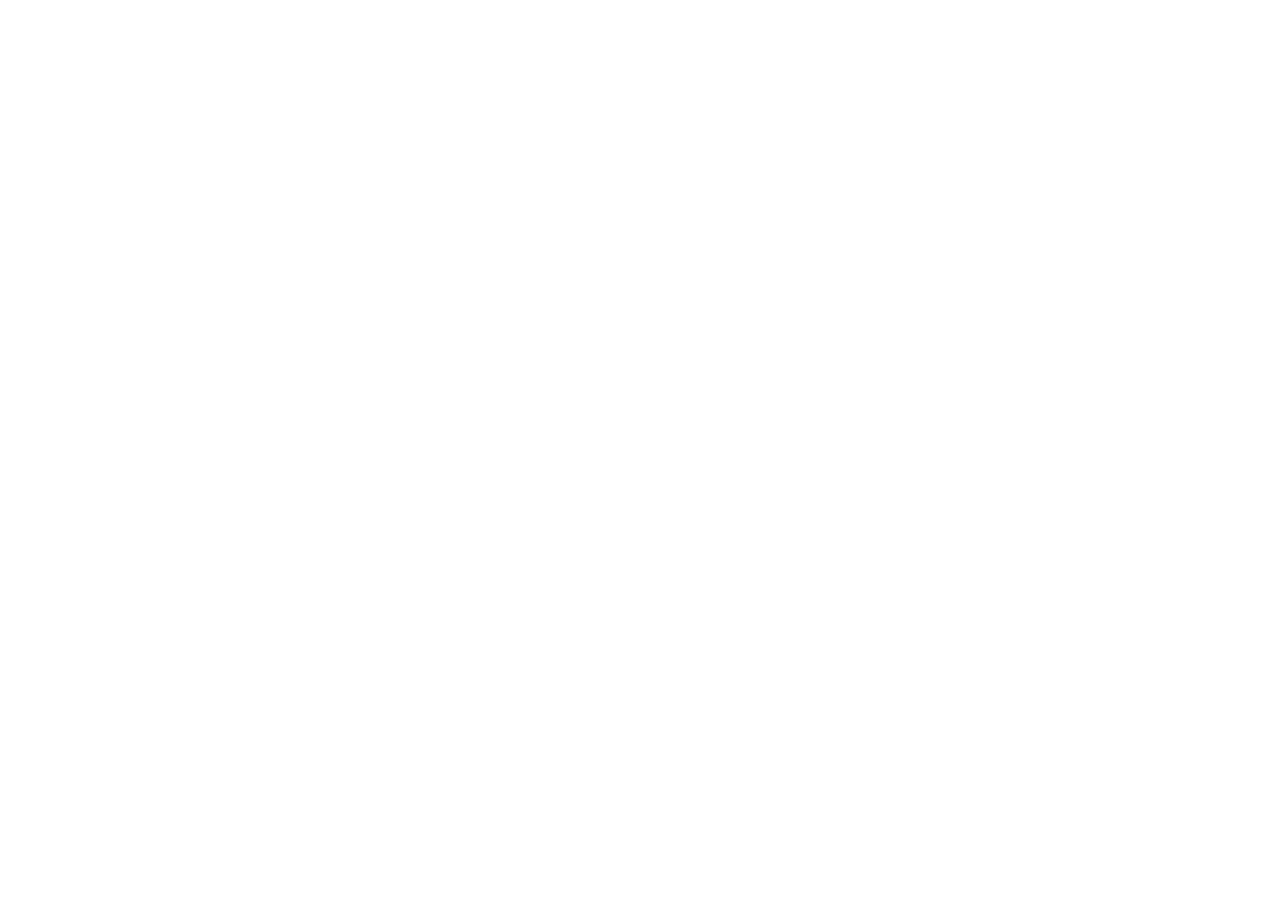
==== layout/index.html @ 8ad3bb78 "scss rigged" ====
<!DOCTYPE html>
<html lang="en">
<head>
    <meta charset="UTF-8">
    <meta http-equiv="X-UA-Compatible" content="IE=edge">
    <meta name="viewport" content="width=device-width, initial-scale=1.0">
    <title>Insurance Grid</title>
</head>
<body>
    
</body>
</html>
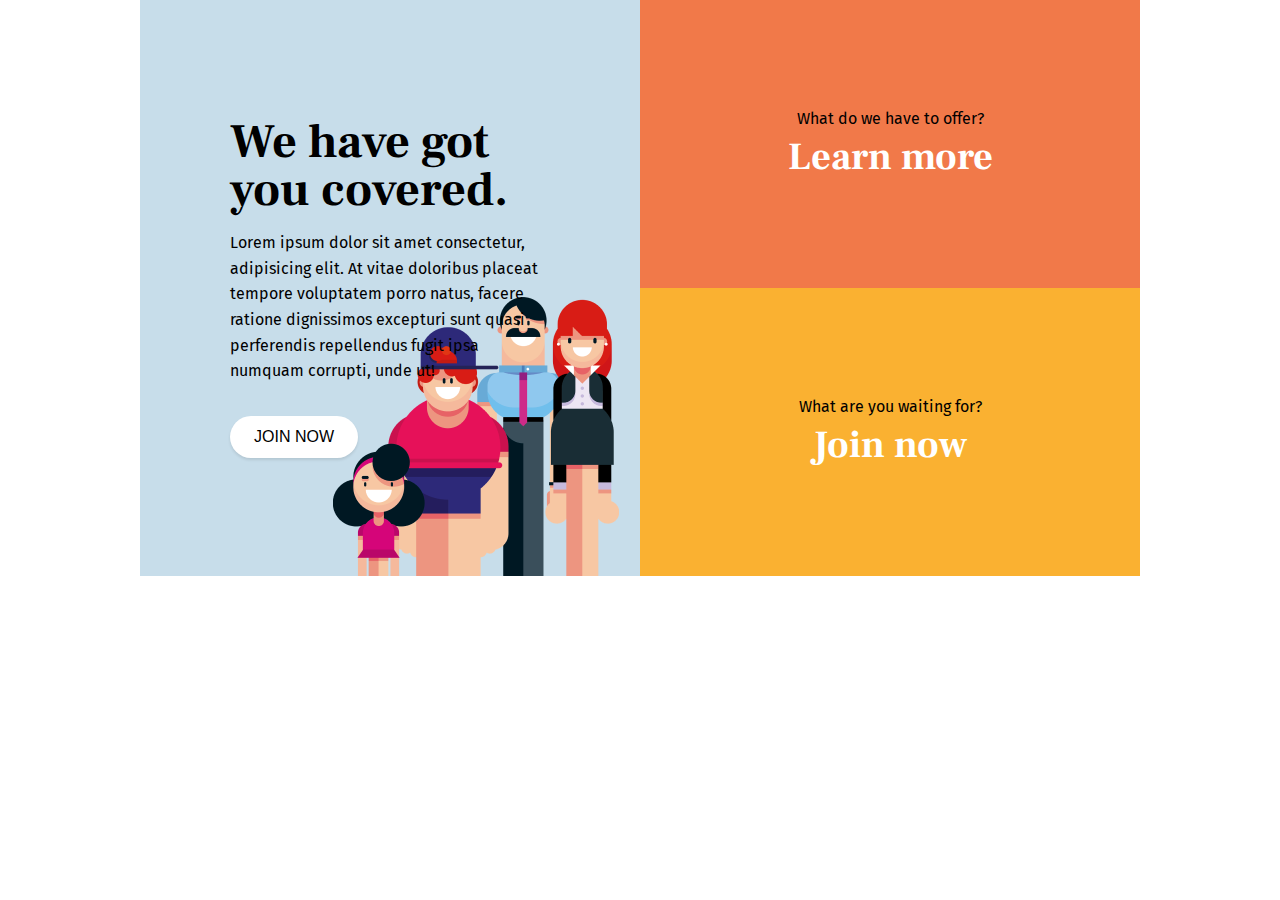
==== commit e27af0f5: "first container" ====
--- a/layout/index.html
+++ b/layout/index.html
@@ -5,8 +5,25 @@
     <meta http-equiv="X-UA-Compatible" content="IE=edge">
     <meta name="viewport" content="width=device-width, initial-scale=1.0">
     <title>Insurance Grid</title>
+    <link rel="stylesheet" href="scss/main.css">
 </head>
 <body>
-    
+    <main>
+        <article class="covered">
+            <section>
+                <h1>We have got you covered.</h1>
+                <p>Lorem ipsum dolor sit amet consectetur, adipisicing elit. At vitae doloribus placeat tempore voluptatem porro natus, facere ratione dignissimos excepturi sunt quasi perferendis repellendus fugit ipsa numquam corrupti, unde ut!</p>
+                <button>Join now</button>
+            </section>
+        </article>
+        <article class="offer">
+            <p>What do we have to offer?</p>
+            <h2>Learn more</h2>
+        </article>
+        <article class="join">
+            <p>What are you waiting for?</p>
+            <h2>Join now</h2>
+        </article>
+    </main>
 </body>
 </html>--- a/layout/scss/main.css
+++ b/layout/scss/main.css
@@ -0,0 +1,162 @@
+/* COLORS */
+@import url("https://fonts.googleapis.com/css2?family=Fira+Sans&family=Frank+Ruhl+Libre:wght@900&display=swap");
+button {
+  -webkit-appearance: none;
+     -moz-appearance: none;
+          appearance: none;
+  margin-top: 2rem;
+  background-color: #FFF;
+  padding: .75rem 1.5rem;
+  font-size: 1rem;
+  border: none;
+  border-radius: 999rem;
+  text-transform: uppercase;
+  -webkit-box-shadow: 0px 2px 3px rgba(0, 0, 0, 0.1);
+          box-shadow: 0px 2px 3px rgba(0, 0, 0, 0.1);
+}
+
+main {
+  max-width: 1000px;
+  margin: 0 auto;
+  display: -ms-grid;
+  display: grid;
+  -ms-grid-columns: (1fr)[6];
+      grid-template-columns: repeat(6, 1fr);
+  -ms-grid-rows: 18rem 18rem;
+      grid-template-rows: 18rem 18rem;
+      grid-template-areas: "covered covered covered offer offer offer" "covered covered covered join join join";
+}
+
+main article.covered {
+  -ms-grid-row: 1;
+  -ms-grid-row-span: 2;
+  -ms-grid-column: 1;
+  -ms-grid-column-span: 3;
+  grid-area: covered;
+  background-color: #C7DDEA;
+  display: -webkit-box;
+  display: -ms-flexbox;
+  display: flex;
+  -webkit-box-pack: center;
+      -ms-flex-pack: center;
+          justify-content: center;
+  -webkit-box-align: center;
+      -ms-flex-align: center;
+          align-items: center;
+  -webkit-box-orient: vertical;
+  -webkit-box-direction: normal;
+      -ms-flex-direction: column;
+          flex-direction: column;
+  background-image: url("../img/family.png");
+  background-repeat: no-repeat;
+  background-position: 90% bottom;
+}
+
+main article.covered section {
+  max-width: 20rem;
+}
+
+main article.offer {
+  -ms-grid-row: 1;
+  -ms-grid-column: 4;
+  -ms-grid-column-span: 3;
+  grid-area: offer;
+  background-color: #F17949;
+  display: -webkit-box;
+  display: -ms-flexbox;
+  display: flex;
+  -webkit-box-pack: center;
+      -ms-flex-pack: center;
+          justify-content: center;
+  -webkit-box-align: center;
+      -ms-flex-align: center;
+          align-items: center;
+  -webkit-box-orient: vertical;
+  -webkit-box-direction: normal;
+      -ms-flex-direction: column;
+          flex-direction: column;
+}
+
+main article.join {
+  -ms-grid-row: 2;
+  -ms-grid-column: 4;
+  -ms-grid-column-span: 3;
+  grid-area: join;
+  background-color: #FAB131;
+  display: -webkit-box;
+  display: -ms-flexbox;
+  display: flex;
+  -webkit-box-pack: center;
+      -ms-flex-pack: center;
+          justify-content: center;
+  -webkit-box-align: center;
+      -ms-flex-align: center;
+          align-items: center;
+  -webkit-box-orient: vertical;
+  -webkit-box-direction: normal;
+      -ms-flex-direction: column;
+          flex-direction: column;
+}
+
+/* COLORS */
+button {
+  -webkit-appearance: none;
+     -moz-appearance: none;
+          appearance: none;
+  margin-top: 2rem;
+  background-color: #FFF;
+  padding: .75rem 1.5rem;
+  font-size: 1rem;
+  border: none;
+  border-radius: 999rem;
+  text-transform: uppercase;
+  -webkit-box-shadow: 0px 2px 3px rgba(0, 0, 0, 0.1);
+          box-shadow: 0px 2px 3px rgba(0, 0, 0, 0.1);
+}
+
+/* COLORS */
+button {
+  -webkit-appearance: none;
+     -moz-appearance: none;
+          appearance: none;
+  margin-top: 2rem;
+  background-color: #FFF;
+  padding: .75rem 1.5rem;
+  font-size: 1rem;
+  border: none;
+  border-radius: 999rem;
+  text-transform: uppercase;
+  -webkit-box-shadow: 0px 2px 3px rgba(0, 0, 0, 0.1);
+          box-shadow: 0px 2px 3px rgba(0, 0, 0, 0.1);
+}
+
+:root {
+  font-family: 'Fira Sans', sans-serif;
+}
+
+h1, h2, h3, h4 {
+  font-family: 'Frank Ruhl Libre', serif;
+}
+
+h1 {
+  font-size: 3rem;
+  line-height: 100%;
+  margin-bottom: 1rem;
+}
+
+h2 {
+  font-size: 2.4rem;
+  color: #FFF;
+}
+
+p {
+  line-height: 160%;
+}
+
+*, html {
+  margin: 0;
+  padding: 0;
+  -webkit-box-sizing: border-box;
+          box-sizing: border-box;
+}
+/*# sourceMappingURL=main.css.map */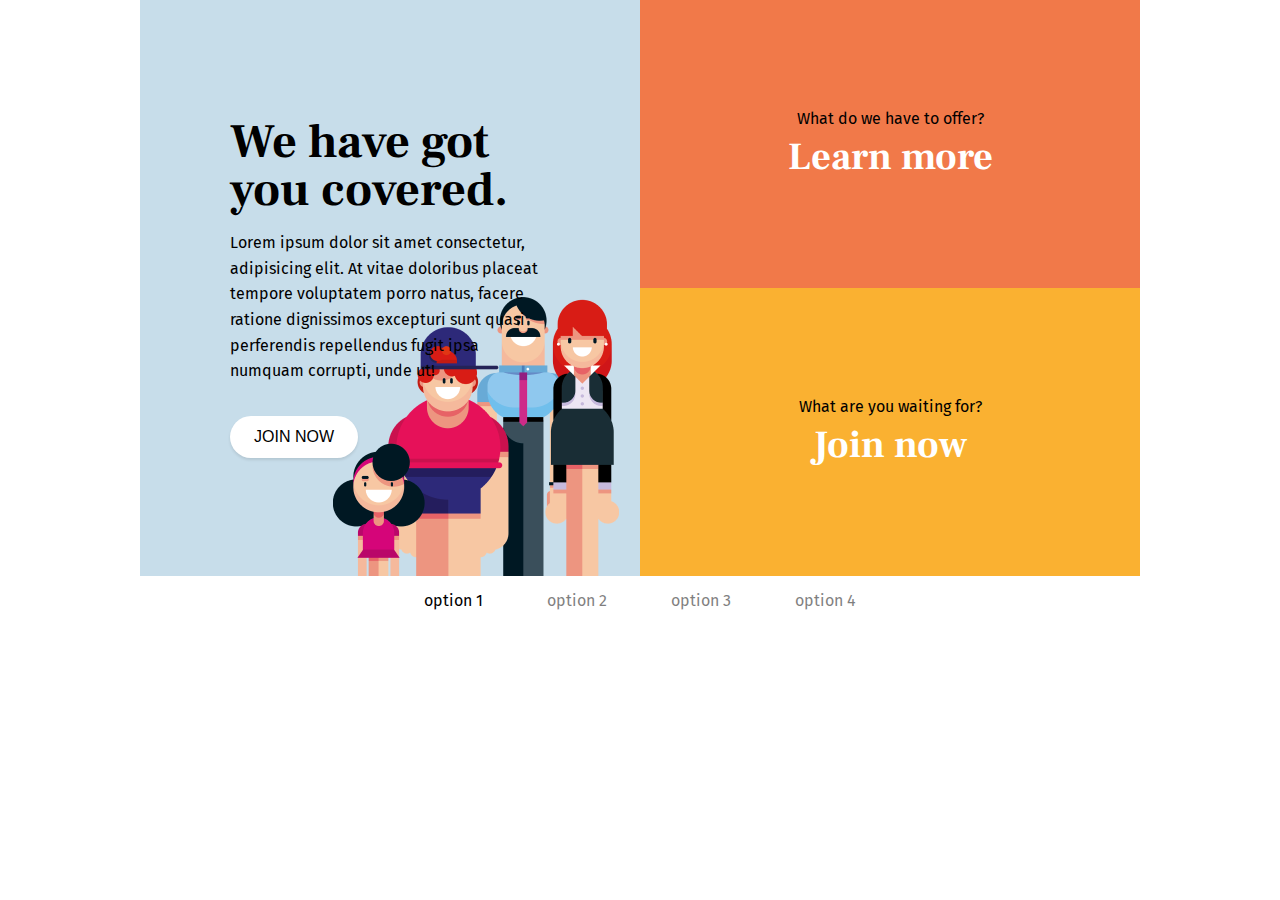
==== commit a0ff6a02: "nav done" ====
--- a/layout/index.html
+++ b/layout/index.html
@@ -24,6 +24,12 @@
             <p>What are you waiting for?</p>
             <h2>Join now</h2>
         </article>
+        <nav>
+            <a href="#" class="active">option 1</a>
+            <a href="#">option 2</a>
+            <a href="#">option 3</a>
+            <a href="#">option 4</a>
+        </nav>
     </main>
 </body>
 </html>--- a/layout/scss/main.css
+++ b/layout/scss/main.css
@@ -22,9 +22,9 @@
   display: grid;
   -ms-grid-columns: (1fr)[6];
       grid-template-columns: repeat(6, 1fr);
-  -ms-grid-rows: 18rem 18rem;
-      grid-template-rows: 18rem 18rem;
-      grid-template-areas: "covered covered covered offer offer offer" "covered covered covered join join join";
+  -ms-grid-rows: 18rem 18rem 3rem;
+      grid-template-rows: 18rem 18rem 3rem;
+      grid-template-areas: "covered covered covered offer offer offer" "covered covered covered join join join" "nav nav nav nav nav nav";
 }
 
 main article.covered {
@@ -98,6 +98,38 @@
           flex-direction: column;
 }
 
+main nav {
+  -ms-grid-row: 3;
+  -ms-grid-column: 1;
+  -ms-grid-column-span: 6;
+  grid-area: nav;
+  display: -webkit-box;
+  display: -ms-flexbox;
+  display: flex;
+  -webkit-box-pack: center;
+      -ms-flex-pack: center;
+          justify-content: center;
+  -webkit-box-align: center;
+      -ms-flex-align: center;
+          align-items: center;
+  -webkit-box-orient: vertical;
+  -webkit-box-direction: normal;
+      -ms-flex-direction: column;
+          flex-direction: column;
+  flex-direction: row;
+}
+
+main nav a {
+  margin: 0 2rem;
+  text-decoration: none;
+  color: #000;
+  opacity: .5;
+}
+
+main nav a.active {
+  opacity: 1;
+}
+
 /* COLORS */
 button {
   -webkit-appearance: none;
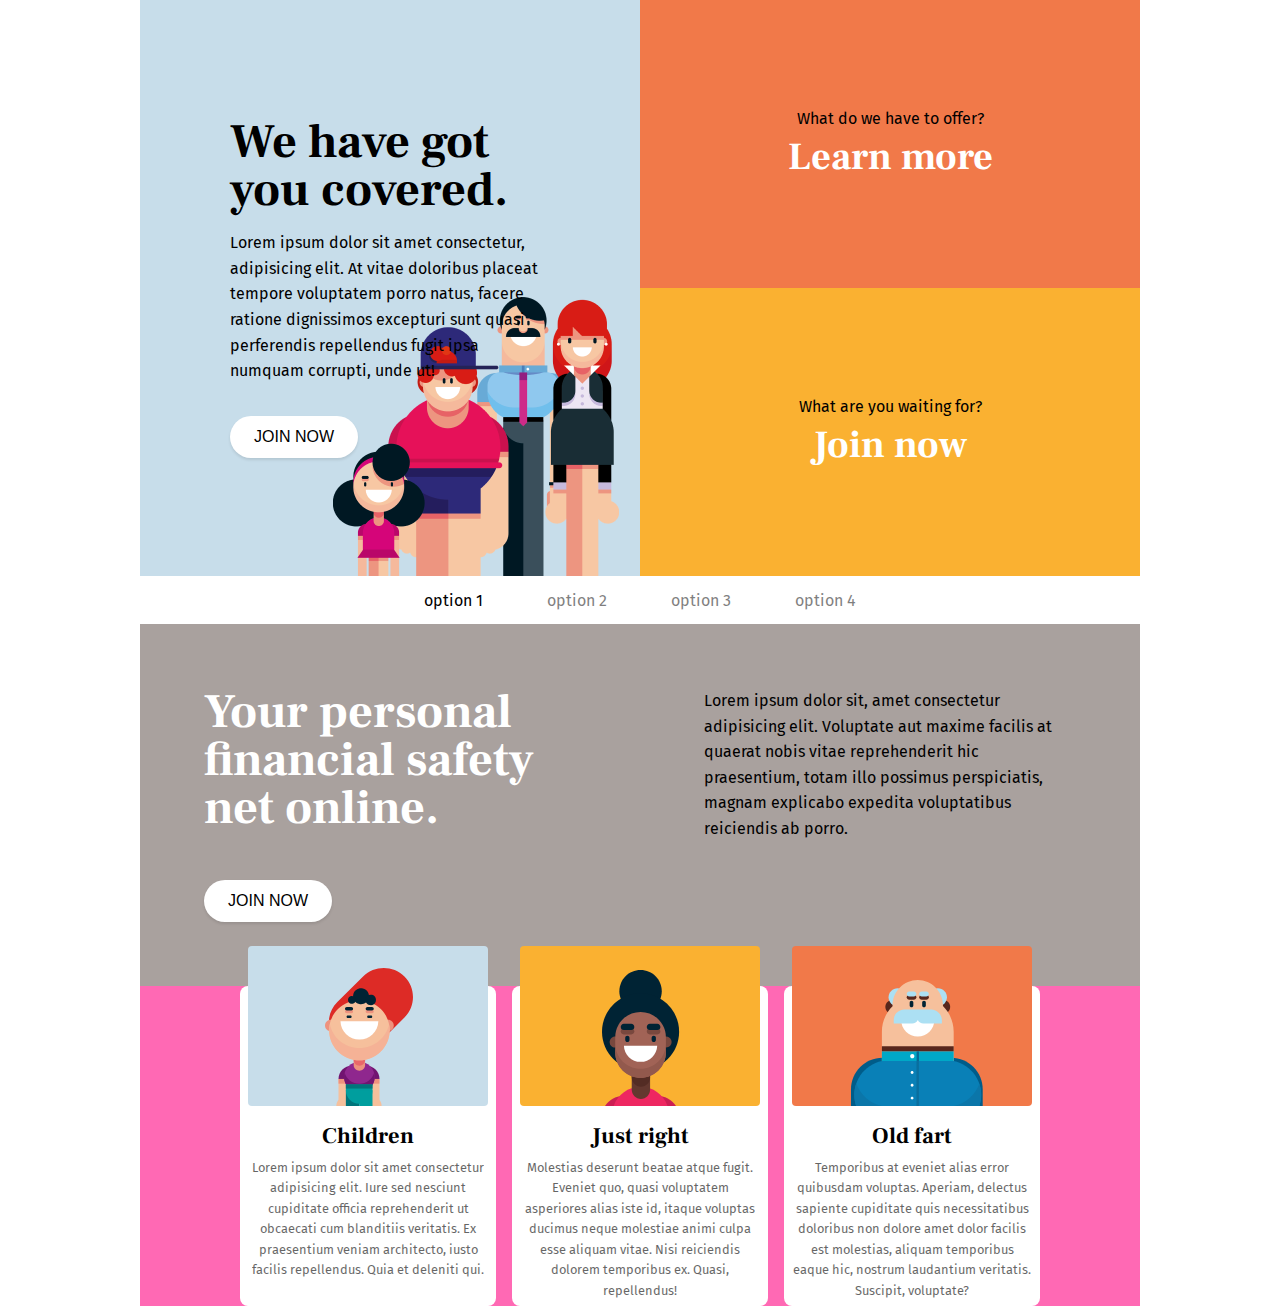
==== commit ce20799f: "cards" ====
--- a/layout/index.html
+++ b/layout/index.html
@@ -30,6 +30,38 @@
             <a href="#">option 3</a>
             <a href="#">option 4</a>
         </nav>
+        <section class="safety">
+            <article class="left">
+                <h1>Your personal financial safety net online.</h1>
+                <button>Join now</button>
+            </article>
+            <article class="right">
+                <p>Lorem ipsum dolor sit, amet consectetur adipisicing elit. Voluptate aut maxime facilis at quaerat nobis vitae reprehenderit hic praesentium, totam illo possimus perspiciatis, magnam explicabo expedita voluptatibus reiciendis ab porro.</p>
+            </article>
+            <footer class="cards">
+                <article>
+                    <figure class="dude">
+                        <img src="img/littledude.svg" alt="">
+                    </figure>
+                    <h2>Children</h2>
+                    <p>Lorem ipsum dolor sit amet consectetur adipisicing elit. Iure sed nesciunt cupiditate officia reprehenderit ut obcaecati cum blanditiis veritatis. Ex praesentium veniam architecto, iusto facilis repellendus. Quia et deleniti qui.</p>
+                </article>
+                <article>
+                    <figure class="medium">
+                        <img src="img/medium.svg" alt="">
+                    </figure>
+                    <h2>Just right</h2>
+                    <p>Molestias deserunt beatae atque fugit. Eveniet quo, quasi voluptatem asperiores alias iste id, itaque voluptas ducimus neque molestiae animi culpa esse aliquam vitae. Nisi reiciendis dolorem temporibus ex. Quasi, repellendus!</p>
+                </article>
+                <article>
+                    <figure class="old">
+                        <img src="img/oldfart.svg" alt="">
+                    </figure>
+                    <h2>Old fart</h2>
+                    <p>Temporibus at eveniet alias error quibusdam voluptas. Aperiam, delectus sapiente cupiditate quis necessitatibus doloribus non dolore amet dolor facilis est molestias, aliquam temporibus eaque hic, nostrum laudantium veritatis. Suscipit, voluptate?</p>
+                </article>
+            </footer>
+        </section>
     </main>
 </body>
 </html>--- a/layout/scss/main.css
+++ b/layout/scss/main.css
@@ -22,9 +22,9 @@
   display: grid;
   -ms-grid-columns: (1fr)[6];
       grid-template-columns: repeat(6, 1fr);
-  -ms-grid-rows: 18rem 18rem 3rem;
-      grid-template-rows: 18rem 18rem 3rem;
-      grid-template-areas: "covered covered covered offer offer offer" "covered covered covered join join join" "nav nav nav nav nav nav";
+  -ms-grid-rows: 18rem 18rem 3rem 36rem;
+      grid-template-rows: 18rem 18rem 3rem 36rem;
+      grid-template-areas: "covered covered covered offer offer offer" "covered covered covered join join join" "nav nav nav nav nav nav" "safety safety safety safety safety safety";
 }
 
 main article.covered {
@@ -96,6 +96,104 @@
   -webkit-box-direction: normal;
       -ms-flex-direction: column;
           flex-direction: column;
+}
+
+main .safety {
+  -ms-grid-row: 4;
+  -ms-grid-column: 1;
+  -ms-grid-column-span: 6;
+  grid-area: safety;
+  background-color: #A9A19E;
+  display: -ms-grid;
+  display: grid;
+  -ms-grid-columns: 1fr 1fr;
+      grid-template-columns: 1fr 1fr;
+}
+
+main .safety article.left {
+  color: white;
+  padding: 4rem;
+}
+
+main .safety article.right {
+  padding: 4rem;
+}
+
+main .safety article.bottom {
+  background: blue;
+}
+
+main .safety .cards {
+  background: hotpink;
+  grid-column: auto / span 2;
+  display: -webkit-box;
+  display: -ms-flexbox;
+  display: flex;
+  -webkit-box-pack: center;
+      -ms-flex-pack: center;
+          justify-content: center;
+  -webkit-box-align: center;
+      -ms-flex-align: center;
+          align-items: center;
+  -webkit-box-orient: vertical;
+  -webkit-box-direction: normal;
+      -ms-flex-direction: column;
+          flex-direction: column;
+  flex-direction: row;
+  gap: 1rem;
+}
+
+main .safety .cards > article {
+  background: #FFF;
+  max-width: 16rem;
+  width: 100%;
+  border-radius: 0.5rem;
+  padding: .5rem;
+  height: 20rem;
+}
+
+main .safety .cards > article figure {
+  background: #FAB131;
+  height: 10rem;
+  display: -webkit-box;
+  display: -ms-flexbox;
+  display: flex;
+  -webkit-box-pack: center;
+      -ms-flex-pack: center;
+          justify-content: center;
+  -webkit-box-align: center;
+      -ms-flex-align: center;
+          align-items: center;
+  -webkit-box-orient: vertical;
+  -webkit-box-direction: normal;
+      -ms-flex-direction: column;
+          flex-direction: column;
+  -webkit-box-pack: end;
+      -ms-flex-pack: end;
+          justify-content: flex-end;
+  border-radius: 0.25rem;
+  margin-top: -3rem;
+}
+
+main .safety .cards > article figure.dude {
+  background: #C7DDEA;
+}
+
+main .safety .cards > article figure.old {
+  background: #F17949;
+}
+
+main .safety .cards > article h2 {
+  font-size: 1.4rem;
+  color: #000;
+  text-align: center;
+  padding: 1rem 0 .5rem 0;
+}
+
+main .safety .cards > article p {
+  font-size: .8rem;
+  opacity: .6;
+  text-align: center;
 }
 
 main nav {
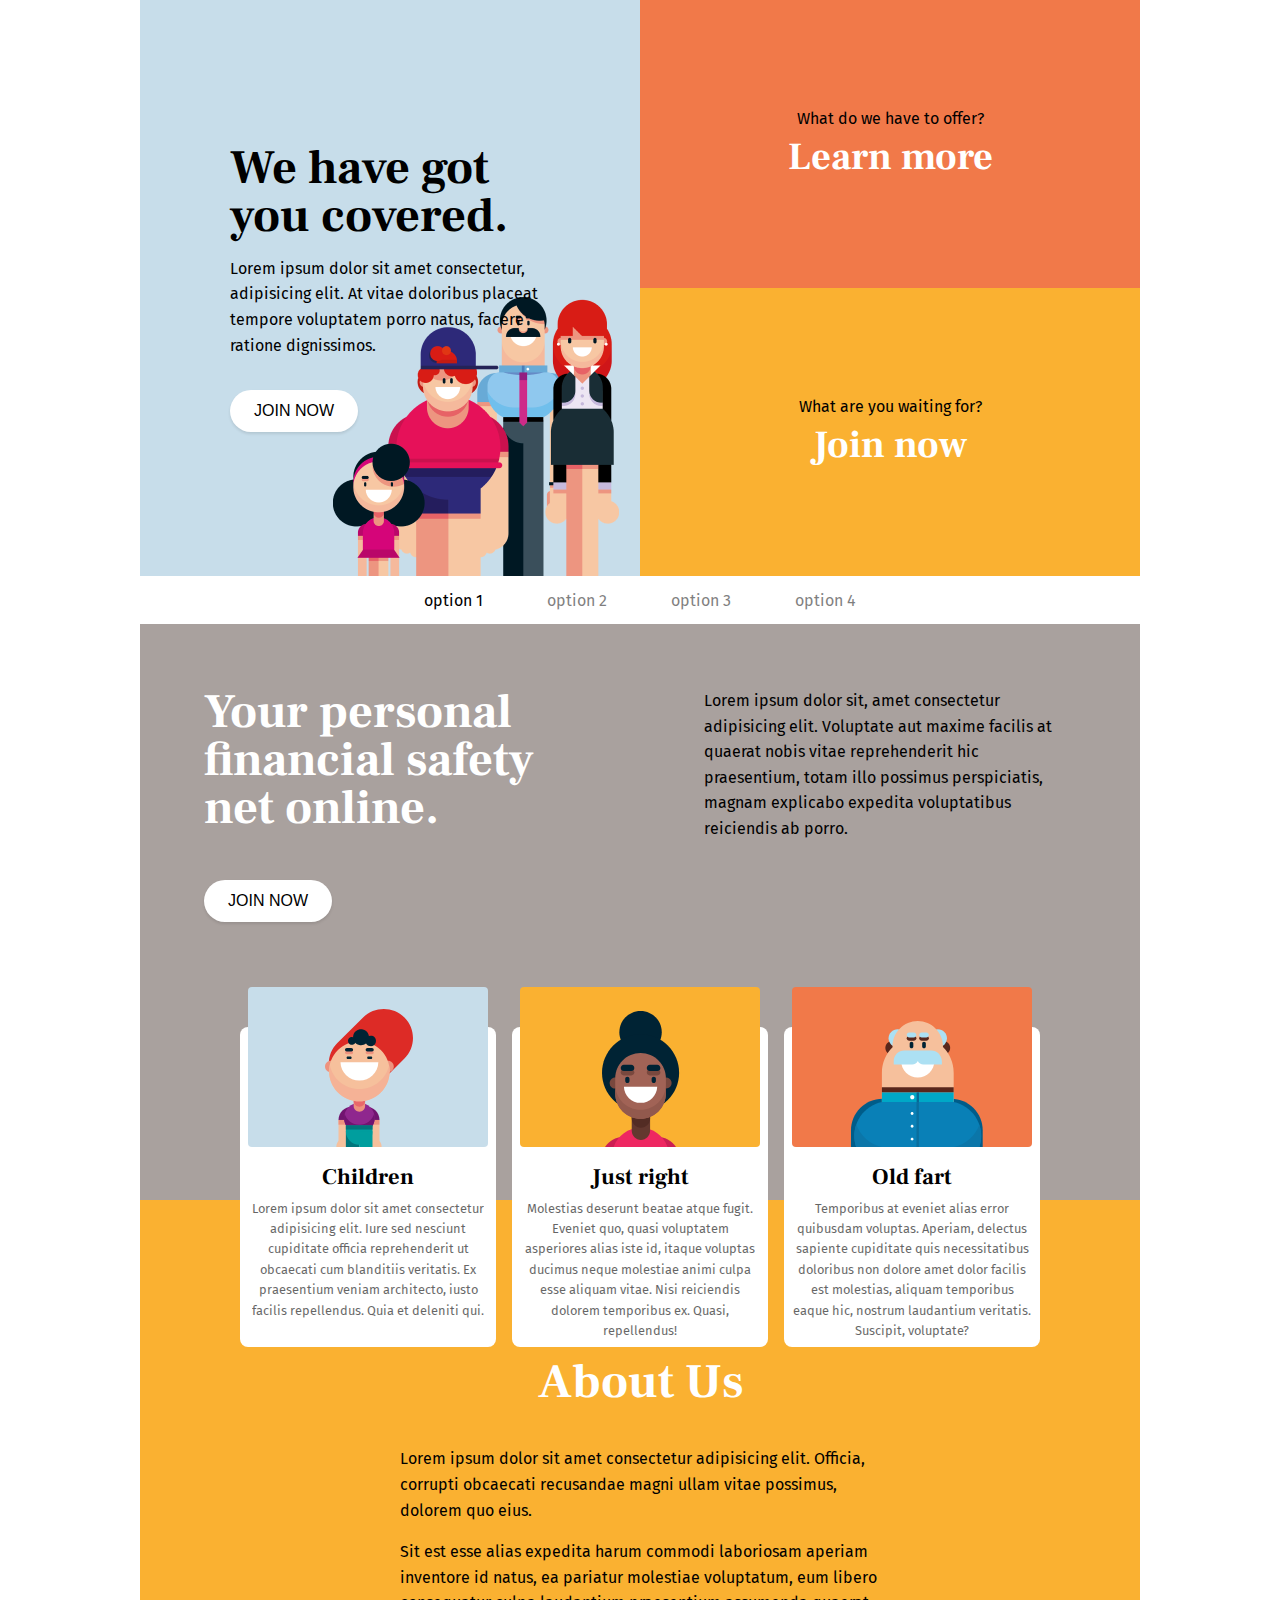
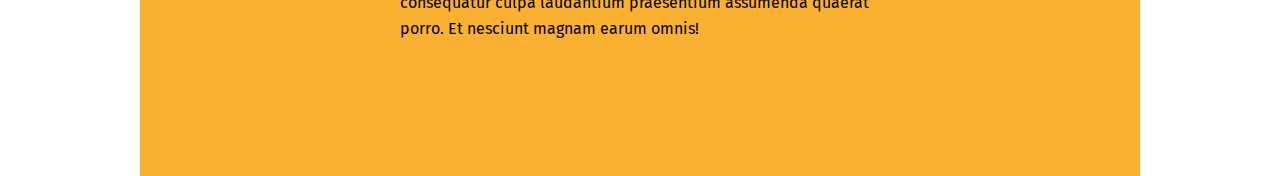
==== commit 09ff0c3a: "about section" ====
--- a/layout/index.html
+++ b/layout/index.html
@@ -12,7 +12,7 @@
         <article class="covered">
             <section>
                 <h1>We have got you covered.</h1>
-                <p>Lorem ipsum dolor sit amet consectetur, adipisicing elit. At vitae doloribus placeat tempore voluptatem porro natus, facere ratione dignissimos excepturi sunt quasi perferendis repellendus fugit ipsa numquam corrupti, unde ut!</p>
+                <p>Lorem ipsum dolor sit amet consectetur, adipisicing elit. At vitae doloribus placeat tempore voluptatem porro natus, facere ratione dignissimos.</p>
                 <button>Join now</button>
             </section>
         </article>
@@ -62,6 +62,11 @@
                 </article>
             </footer>
         </section>
+        <article class="about">
+            <h1>About Us</h1>
+            <p>Lorem ipsum dolor sit amet consectetur adipisicing elit. Officia, corrupti obcaecati recusandae magni ullam vitae possimus, dolorem quo eius.</p>
+            <p>Sit est esse alias expedita harum commodi laboriosam aperiam inventore id natus, ea pariatur molestiae voluptatum, eum libero consequatur culpa laudantium praesentium assumenda quaerat porro. Et nesciunt magnam earum omnis!</p>
+        </article>
     </main>
 </body>
 </html>--- a/layout/scss/main.css
+++ b/layout/scss/main.css
@@ -22,9 +22,9 @@
   display: grid;
   -ms-grid-columns: (1fr)[6];
       grid-template-columns: repeat(6, 1fr);
-  -ms-grid-rows: 18rem 18rem 3rem 36rem;
-      grid-template-rows: 18rem 18rem 3rem 36rem;
-      grid-template-areas: "covered covered covered offer offer offer" "covered covered covered join join join" "nav nav nav nav nav nav" "safety safety safety safety safety safety";
+  -ms-grid-rows: 18rem 18rem 3rem 36rem 36rem;
+      grid-template-rows: 18rem 18rem 3rem 36rem 36rem;
+      grid-template-areas: "covered covered covered offer offer offer" "covered covered covered join join join" "nav nav nav nav nav nav" "safety safety safety safety safety safety" "about about about about about about";
 }
 
 main article.covered {
@@ -96,6 +96,38 @@
   -webkit-box-direction: normal;
       -ms-flex-direction: column;
           flex-direction: column;
+}
+
+main article.about {
+  -ms-grid-row: 5;
+  -ms-grid-column: 1;
+  -ms-grid-column-span: 6;
+  grid-area: about;
+  background-color: #FAB131;
+  display: -webkit-box;
+  display: -ms-flexbox;
+  display: flex;
+  -webkit-box-pack: center;
+      -ms-flex-pack: center;
+          justify-content: center;
+  -webkit-box-align: center;
+      -ms-flex-align: center;
+          align-items: center;
+  -webkit-box-orient: vertical;
+  -webkit-box-direction: normal;
+      -ms-flex-direction: column;
+          flex-direction: column;
+}
+
+main article.about h1 {
+  color: white;
+  margin: 2rem 0;
+}
+
+main article.about > p {
+  max-width: 30rem;
+  width: 100%;
+  margin: .5rem 0;
 }
 
 main .safety {
@@ -119,12 +151,7 @@
   padding: 4rem;
 }
 
-main .safety article.bottom {
-  background: blue;
-}
-
 main .safety .cards {
-  background: hotpink;
   grid-column: auto / span 2;
   display: -webkit-box;
   display: -ms-flexbox;
@@ -141,6 +168,7 @@
           flex-direction: column;
   flex-direction: row;
   gap: 1rem;
+  position: relative;
 }
 
 main .safety .cards > article {
@@ -150,6 +178,7 @@
   border-radius: 0.5rem;
   padding: .5rem;
   height: 20rem;
+  margin-bottom: -10rem;
 }
 
 main .safety .cards > article figure {
